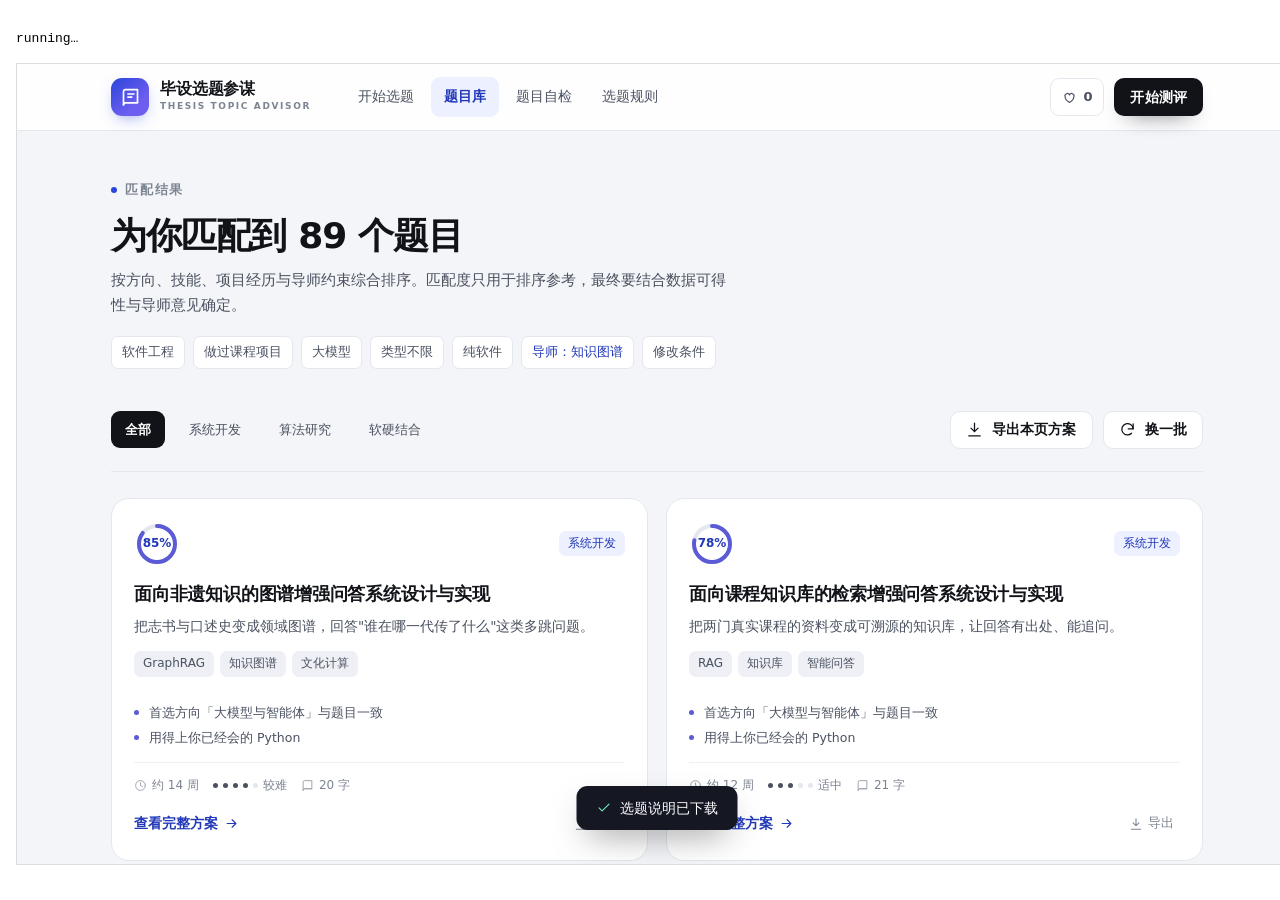
==== tools/e2e.html @ 9910129a "feat: 毕设选题参谋 — 100 道题库、匹配测评、题目自检与方案导出" ====
<!DOCTYPE html>
<html lang="zh-CN">
<head>
<meta charset="utf-8">
<title>E2E</title>
<style>
  body{font-family:Consolas,monospace;background:#fff;margin:0;padding:16px}
  iframe{width:1280px;height:800px;border:1px solid #ddd}
  pre{font-size:13px;line-height:1.6}
  .ok{color:#0a7a3d}.bad{color:#b42318}
</style>
</head>
<body>
<pre id="log">running…</pre>
<iframe id="f" src="../index.html#/match"></iframe>
<script>
(function () {
  var logEl = document.getElementById('log');
  var frame = document.getElementById('f');
  var results = [];
  var errors = [];

  function wait(ms) { return new Promise(function (r) { setTimeout(r, ms); }); }
  function doc() { return frame.contentDocument; }
  function q(sel) { return doc().querySelector(sel); }
  function qa(sel) { return Array.prototype.slice.call(doc().querySelectorAll(sel)); }
  function ok(name, cond, extra) {
    results.push({ name: name, pass: !!cond, extra: extra || '' });
  }
  function click(el) { if (!el) throw new Error('element missing'); el.click(); }
  function type(el, value) {
    if (!el) throw new Error('input missing');
    el.value = value;
    el.dispatchEvent(new Event('input', { bubbles: true }));
  }
  function summary() {
    var pass = results.filter(function (r) { return r.pass; }).length;
    var fail = results.length - pass;
    logEl.innerHTML = results.map(function (r) {
      return '<span class="' + (r.pass ? 'ok' : 'bad') + '">' + (r.pass ? 'PASS' : 'FAIL') + '</span>  ' +
        r.name + (r.extra ? '  [' + r.extra + ']' : '');
    }).join('\n') + '\n\nTOTAL ' + results.length + ' PASS ' + pass + ' FAIL ' + fail +
      (errors.length ? '\nERRORS ' + errors.join(' | ') : '');
    document.title = fail === 0 && errors.length === 0 ? 'E2E_PASS' : 'E2E_FAIL';
  }

  frame.addEventListener('load', async function () {
    try {
      frame.contentWindow.addEventListener('error', function (e) {
        errors.push(e.message || 'script error');
      });

      await wait(200);
      ok('首屏渲染 / 步骤 1', /基础情况/.test(q('.rail').textContent), q('.wizard-head h1').textContent.trim());

      click(q('[data-skill="python"]'));
      ok('技能 chip 选中', q('[data-skill="python"]').classList.contains('active'));

      click(q('[data-step="next"]'));
      await wait(80);
      ok('进入兴趣方向', /方向/.test(q('.wizard-head h1').textContent), q('.wizard-head h1').textContent.trim());

      click(q('[data-step="next"]'));
      await wait(80);
      ok('未选方向时被拦截', q('.form-error').classList.contains('show'), q('.form-error').textContent.trim());

      click(q('[data-field="llm"]'));
      await wait(20);
      ok('选择方向后错误提示消失', !q('.form-error').classList.contains('show'));
      click(q('[data-step="next"]'));
      await wait(80);
      ok('进入项目经历', /做过什么/.test(q('.wizard-head h1').textContent), q('.wizard-head h1').textContent.trim());

      type(q('[data-bind="expText"]'), '做过课程问答机器人，用过大模型 API');
      click(q('[data-scene="教育"]'));
      click(q('[data-step="next"]'));
      await wait(80);
      ok('进入导师与约束', /约束/.test(q('.wizard-head h1').textContent), q('.wizard-head h1').textContent.trim());

      click(q('[data-seg="advisorAlign"][data-key="yes"]'));
      await wait(80);
      type(q('[data-bind="advisorField"]'), '知识图谱');
      click(q('[data-step="next"]'));
      await wait(250);

      ok('跳转到结果页', /为你匹配到/.test(q('.page-head h1').textContent), q('.page-head h1').textContent.trim());
      ok('结果卡片 6 个', qa('.result-grid .topic-card').length === 6, String(qa('.result-grid .topic-card').length));
      ok('匹配度环渲染', qa('.match-ring').length === 6);

      var dlName = null;
      var proto = frame.contentWindow.HTMLAnchorElement.prototype;
      var origClick = proto.click;
      proto.click = function () { dlName = this.download; };
      var lastBlob = null;
      var origCreate = frame.contentWindow.URL.createObjectURL;
      frame.contentWindow.URL.createObjectURL = function (b) { lastBlob = b; return origCreate.call(this, b); };

      click(q('[data-action="export-page"]'));
      await wait(80);
      ok('导出本页方案', /^选题备选_6个\.md$/.test(dlName || ''), dlName || '');

      var listTxt = lastBlob ? await lastBlob.text() : '';
      ok('清单包含技术总结', listTxt.indexOf('选题备选清单') > -1 && listTxt.indexOf('技术总结：本题属于') > -1);

      dlName = null;
      click(q('.result-grid .topic-card [data-action="export"]'));
      await wait(80);
      ok('单题导出选题说明', /^选题说明_.+\.md$/.test(dlName || ''), dlName || '');

      var oneTxt = lastBlob ? await lastBlob.text() : '';
      ok('选题说明包含摘要与技术栈', oneTxt.indexOf('## 摘要') > -1 && oneTxt.indexOf('技术栈：') > -1);

      click(q('[data-filter="algorithm"]'));
      await wait(80);
      var types = qa('.result-grid .topic-card .tag').map(function (x) { return x.textContent; });
      ok('类型筛选生效', types.indexOf('系统开发') === -1, types.slice(0, 4).join(','));
      click(q('[data-filter="all"]'));
      await wait(60);

      var firstHref = q('.result-grid .topic-card a').getAttribute('href');
      frame.contentWindow.location.hash = firstHref;
      await wait(200);
      ok('进入题目详情', qa('.detail-main .d-block').length >= 6, String(qa('.detail-main .d-block').length));

      click(q('[data-action="fav"]'));
      await wait(60);
      var favs = JSON.parse(frame.contentWindow.localStorage.getItem('bsct.favs') || '[]');
      ok('收藏写入 localStorage', favs.length === 1);

      click(q('[data-action="message"]'));
      await wait(80);
      var msg = q('#msg-text');
      ok('私信弹窗生成文案', msg && /老师您好/.test(msg.value) && /主要功能/.test(msg.value));

      click(q('.modal-head .x'));
      await wait(60);
      ok('弹窗可关闭', q('.modal-backdrop') === null);

      frame.contentWindow.location.hash = '#/check';
      await wait(200);
      type(q('#checker-input'), '基于Python的图书管理系统');
      await wait(60);
      ok('自检识别语言命名', qa('.check-row .verdict.bad').length >= 1);
      ok('相似度列表渲染', qa('.sim-item').length === 4);

      frame.contentWindow.location.hash = '#/library';
      await wait(200);
      ok('题目库渲染 100 个', qa('#lib-grid .lib-card').length === 100, String(qa('#lib-grid .lib-card').length));
      type(q('#lib-search'), '养老');
      await wait(60);
      ok('题目库搜索', /共 [1-9]/.test(q('#lib-count').textContent), q('#lib-count').textContent);

      frame.contentWindow.location.hash = '#/saved';
      await wait(200);
      ok('收藏页显示 1 个', qa('.saved-grid .topic-card').length === 1);
      dlName = null;
      click(q('[data-action="export-saved"]'));
      await wait(80);
      ok('导出收藏备选清单', /^收藏备选_1个\.md$/.test(dlName || ''), dlName || '');
      proto.click = origClick;

      frame.contentWindow.location.hash = '#/guide';
      await wait(200);
      ok('规则页表格 18 行', qa('.past-table tbody tr').length === 18);
    } catch (e) {
      errors.push(e.message);
    }
    summary();
  });
})();
</script>
</body>
</html>
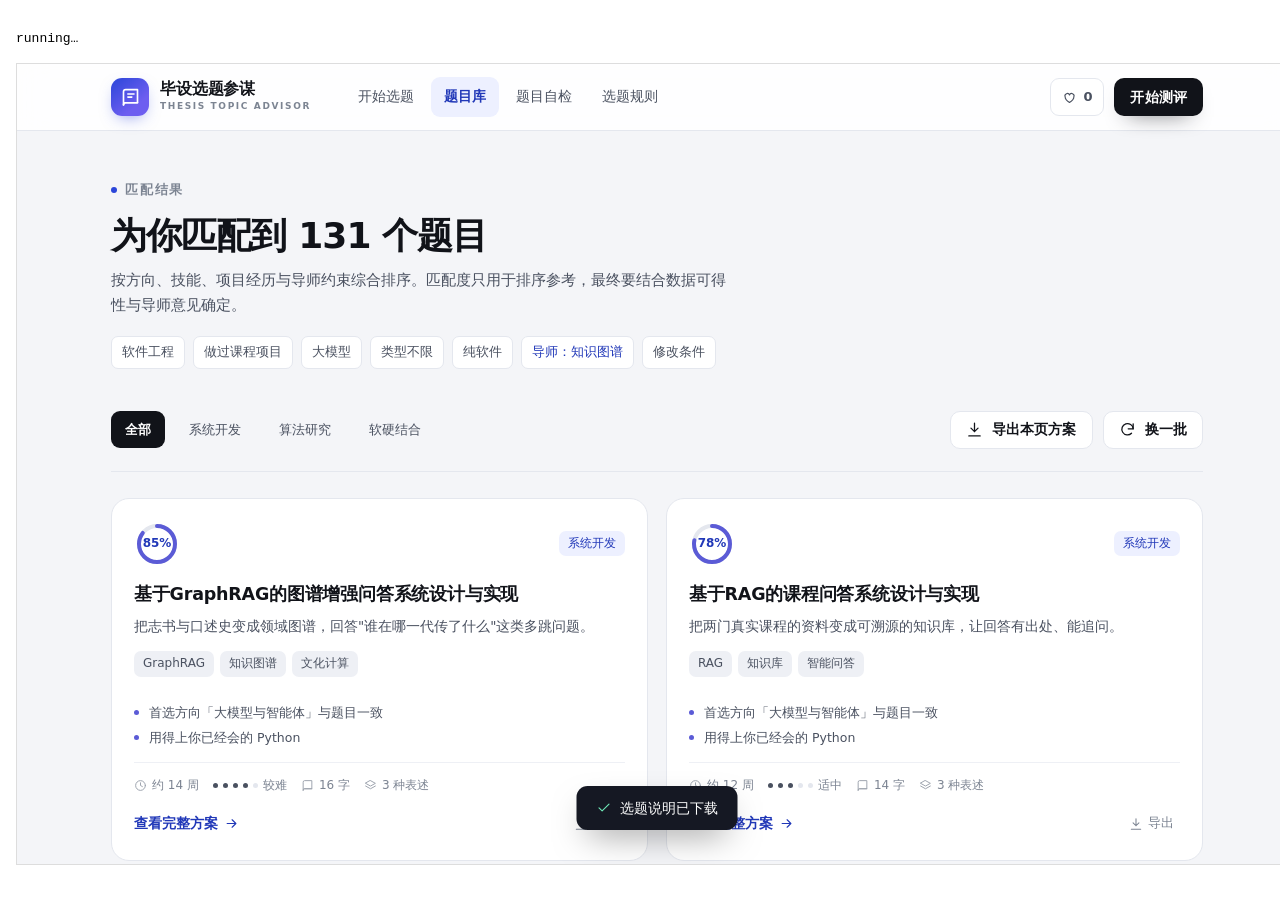
==== commit 94dc047a: "feat: 扩至150题，新增人机交互与数字媒体方向，题目表述带具体技术栈" ====
--- a/tools/e2e.html
+++ b/tools/e2e.html
@@ -121,6 +121,12 @@
       frame.contentWindow.location.hash = firstHref;
       await wait(200);
       ok('进入题目详情', qa('.detail-main .d-block').length >= 6, String(qa('.detail-main .d-block').length));
+      ok('详情提供多个题目表述', qa('.title-chip').length >= 2, String(qa('.title-chip').length));
+
+      var titleBefore = q('.detail-head h1').textContent;
+      click(qa('.title-chip')[1]);
+      await wait(150);
+      ok('切换题目表述', q('.detail-head h1').textContent !== titleBefore, q('.detail-head h1').textContent.slice(0, 18));
 
       click(q('[data-action="fav"]'));
       await wait(60);
@@ -131,6 +137,7 @@
       await wait(80);
       var msg = q('#msg-text');
       ok('私信弹窗生成文案', msg && /老师您好/.test(msg.value) && /主要功能/.test(msg.value));
+      ok('私信使用所选表述', msg && msg.value.indexOf(q('.detail-head h1').textContent.trim()) > -1);
 
       click(q('.modal-head .x'));
       await wait(60);
@@ -145,7 +152,7 @@
 
       frame.contentWindow.location.hash = '#/library';
       await wait(200);
-      ok('题目库渲染 100 个', qa('#lib-grid .lib-card').length === 100, String(qa('#lib-grid .lib-card').length));
+      ok('题目库渲染 150 个', qa('#lib-grid .lib-card').length === 150, String(qa('#lib-grid .lib-card').length));
       type(q('#lib-search'), '养老');
       await wait(60);
       ok('题目库搜索', /共 [1-9]/.test(q('#lib-count').textContent), q('#lib-count').textContent);
